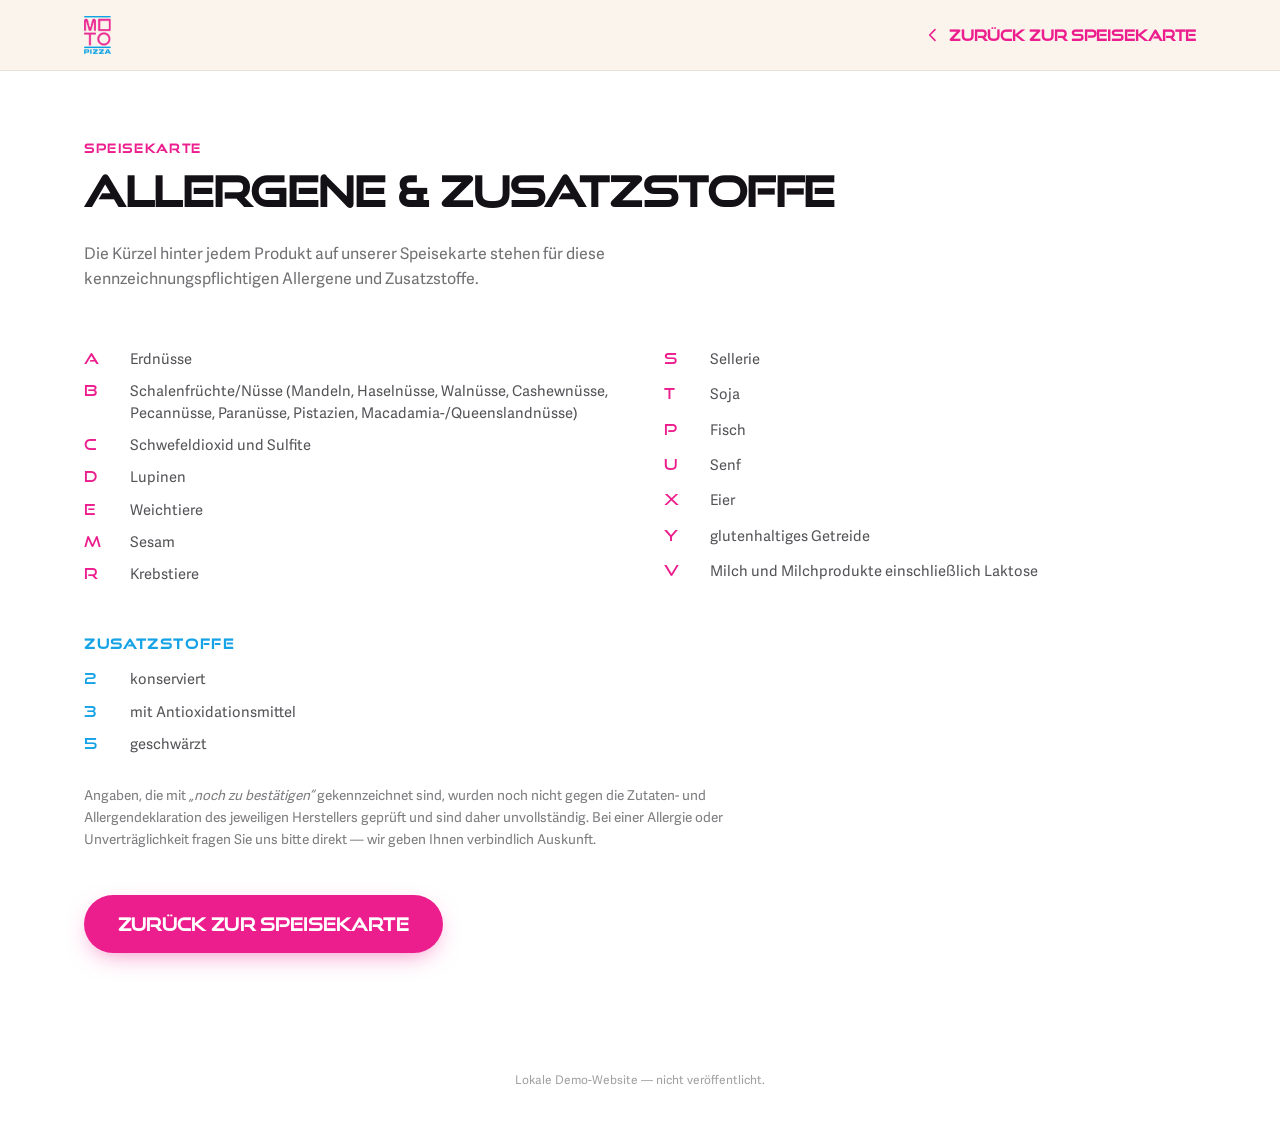
==== allergene.html @ 1c7d52e5 "Allergen-Legende von der Speisekarte auf eigene Unterseite allergene.html verlagert, Menuepunkt in D" ====
<!doctype html>
<html lang="de">
<head>
<meta charset="UTF-8" />
<meta name="viewport" content="width=device-width, initial-scale=1" />
<meta name="robots" content="noindex, nofollow" />
<title>Allergene &amp; Zusatzstoffe — MOTO PIZZA</title>
<link rel="icon" href="assets/images/logo.png" />

<!-- Same stylesheet as the menu page, so this view inherits the brand fonts,
     colours and spacing scale without a single duplicated value. Deliberately
     loads NO JavaScript: the page is static reference information, and the
     scripts on index.html expect the menu markup (carousel, product grids) to
     exist. That also means no data-reveal attributes here — those start at
     opacity 0 and are only revealed by js/main.js. -->
<link rel="stylesheet" href="css/style.css" />
</head>
<body class="page-allergens">

<!-- ==========================================================================
     HEADER — logo doubles as the way back, plus an explicit back link
     ========================================================================== -->
<header class="subpage__nav">
  <div class="subpage__nav-inner">
    <a href="index.html" class="subpage__logo-link" aria-label="Zurück zur Startseite">
      <img src="assets/images/logo.png" alt="MOTO PIZZA" class="subpage__logo" />
    </a>
    <a href="index.html#menu" class="subpage__back">
      <svg viewBox="0 0 24 24" width="16" height="16" aria-hidden="true"><path d="M15 4l-8 8 8 8" fill="none" stroke="currentColor" stroke-width="2.4" stroke-linecap="round" stroke-linejoin="round"/></svg>
      Zurück zur Speisekarte
    </a>
  </div>
</header>

<main class="subpage">
  <section class="allergens" id="allergens" data-section="allergens">
    <div class="allergens__inner">
      <p class="allergens__kicker">Speisekarte</p>
      <h1 class="allergens__title">ALLERGENE &amp; ZUSATZSTOFFE</h1>
      <p class="allergens__lede">
        Die Kürzel hinter jedem Produkt auf unserer Speisekarte stehen für diese
        kennzeichnungspflichtigen Allergene und Zusatzstoffe.
      </p>

      <div class="allergens__cols">
        <dl class="allergens__list">
          <div><dt>A</dt><dd>Erdnüsse</dd></div>
          <div><dt>B</dt><dd>Schalenfrüchte/Nüsse (Mandeln, Haselnüsse, Walnüsse, Cashewnüsse, Pecannüsse, Paranüsse, Pistazien, Macadamia-/Queenslandnüsse)</dd></div>
          <div><dt>C</dt><dd>Schwefeldioxid und Sulfite</dd></div>
          <div><dt>D</dt><dd>Lupinen</dd></div>
          <div><dt>E</dt><dd>Weichtiere</dd></div>
          <div><dt>M</dt><dd>Sesam</dd></div>
          <div><dt>R</dt><dd>Krebstiere</dd></div>
        </dl>

        <dl class="allergens__list">
          <div><dt>S</dt><dd>Sellerie</dd></div>
          <div><dt>T</dt><dd>Soja</dd></div>
          <div><dt>P</dt><dd>Fisch</dd></div>
          <div><dt>U</dt><dd>Senf</dd></div>
          <div><dt>X</dt><dd>Eier</dd></div>
          <div><dt>Y</dt><dd>glutenhaltiges Getreide</dd></div>
          <div><dt>V</dt><dd>Milch und Milchprodukte einschließlich Laktose</dd></div>
        </dl>
      </div>

      <h2 class="allergens__subtitle">ZUSATZSTOFFE</h2>
      <dl class="allergens__list allergens__list--additives">
        <div><dt>2</dt><dd>konserviert</dd></div>
        <div><dt>3</dt><dd>mit Antioxidationsmittel</dd></div>
        <div><dt>5</dt><dd>geschwärzt</dd></div>
      </dl>

      <p class="allergens__note">
        Angaben, die mit <em>„noch zu bestätigen“</em> gekennzeichnet sind, wurden noch nicht
        gegen die Zutaten- und Allergendeklaration des jeweiligen Herstellers geprüft und sind
        daher unvollständig. Bei einer Allergie oder Unverträglichkeit fragen Sie uns bitte
        direkt — wir geben Ihnen verbindlich Auskunft.
      </p>

      <a href="index.html#menu" class="btn btn--solid btn--big allergens__back-cta">Zurück zur Speisekarte</a>
    </div>
  </section>
</main>

<footer class="subpage__footer">
  <p>Lokale Demo-Website — nicht veröffentlicht.</p>
</footer>

</body>
</html>
---- css/style.css ----
/* ==========================================================================
   MOTO PIZZA — Original brochure fonts (local files, assets/fonts/)
   AdelleSansARA is one family across 8 weights — font-weight in each rule
   below (already 400/600/700 throughout the sheet) picks the matching cut
   automatically. "AdelleSansARA Display" is a second alias pointing at the
   same Extrabold/Heavy files but registered under their own family name so
   --font-display gets the brochure's "very bold headline" weight by default
   without having to add font-weight to every headline rule individually.
   Good Times (the brochure's angular MOTO display face) drives --font-display
   and --font-head — all headlines, nav, buttons, labels, tags, prices, the
   marquee. It's a single-weight, unicase face (lowercase renders as caps;
   full umlaut/ß coverage), so it's unsuited for running body copy — --font-body
   stays AdelleSansARA, which keeps its full weight range for descriptions,
   ingredients and other multi-line text that needs real lowercase and
   legibility at small sizes. The two Arabic-script fonts that were supplied
   alongside these (AraHamahAlislam, AraHamahAlFidaa) are not wired in — there
   is no Arabic-script content anywhere on this Latin-text site for them to
   serve.
   ========================================================================== */
@font-face {
  font-family: "AdelleSansARA";
  src: url("../assets/fonts/AdelleSansARA-Ultrathin.otf") format("opentype");
  font-weight: 100;
  font-display: swap;
}
@font-face {
  font-family: "AdelleSansARA";
  src: url("../assets/fonts/AdelleSansARA-Thin.otf") format("opentype");
  font-weight: 200;
  font-display: swap;
}
@font-face {
  font-family: "AdelleSansARA";
  src: url("../assets/fonts/AdelleSansARA-Light.otf") format("opentype");
  font-weight: 300;
  font-display: swap;
}
@font-face {
  font-family: "AdelleSansARA";
  src: url("../assets/fonts/AdelleSansARA-Regular.otf") format("opentype");
  font-weight: 400;
  font-display: swap;
}
@font-face {
  font-family: "AdelleSansARA";
  src: url("../assets/fonts/AdelleSansARA-Semibold.otf") format("opentype");
  font-weight: 600;
  font-display: swap;
}
@font-face {
  font-family: "AdelleSansARA";
  src: url("../assets/fonts/AdelleSansARA-Bold.otf") format("opentype");
  font-weight: 700;
  font-display: swap;
}
@font-face {
  font-family: "AdelleSansARA";
  src: url("../assets/fonts/AdelleSansARA-Extrabold.otf") format("opentype");
  font-weight: 800;
  font-display: swap;
}
@font-face {
  font-family: "AdelleSansARA";
  src: url("../assets/fonts/AdelleSansARA-Heavy.otf") format("opentype");
  font-weight: 900;
  font-display: swap;
}
@font-face {
  font-family: "AdelleSansARA Display";
  src: url("../assets/fonts/AdelleSansARA-Heavy.otf") format("opentype");
  font-weight: 400;
  font-display: swap;
}
@font-face {
  font-family: "Good Times";
  src: url("../assets/fonts/good-times-rg.otf") format("opentype");
  font-weight: 400;
  font-display: swap;
}
/* Archivo Black — the site's pre-MOTO-brochure headline font (Google Font,
   self-hosted here instead of the old <link> to fonts.googleapis.com so it
   doesn't reintroduce an external request). Scoped to only the four
   headline lines that were originally set in this font and are meant to
   stay that way (see the --outline rules below); everything else still
   uses the brochure fonts above. */
@font-face {
  font-family: "Archivo Black";
  src: url("../assets/fonts/ArchivoBlack-Regular.woff2") format("woff2");
  font-weight: 400;
  font-display: swap;
}

/* ==========================================================================
   MOTO PIZZA — Design tokens
   Change colors / type / spacing here to restyle the whole site at once.
   ========================================================================== */
:root {
  /* brand colors, sampled from the MOTO PIZZA logo */
  --pink: #ec1e8d;
  --pink-dim: #b8156c;
  --blue: #16a3e6;
  --crust: #e8912c;
  --crust-dark: #b5641a;

  /* base */
  --ink: #141116;
  --ink-soft: #211b22;
  --cream: #fbf4ec;
  --cream-dim: #f0e6da;
  --white: #ffffff;

  /* natural food-illustration colors — used ONLY for the decorative hero
     toppings, never for UI/branding. Pink/blue stay the site's brand
     colors; these exist so a tomato reads as red, a carrot as orange, etc. */
  --tomato-red: #e5432c;
  --tomato-dark: #b82f1c;
  --carrot-orange: #f2932e;
  --carrot-dark: #c96f16;
  --leaf-green: #4f9d3d;
  --leaf-dark: #356b28;
  --pepper-yellow: #f5c518;
  --pepper-yellow-dark: #d9a20f;
  --onion-cream: #f7ecd9;
  --onion-purple: #9a6b9e;
  --mush-beige: #ecdcc0;
  --mush-dark: #cbb083;
  --olive-dark: #3a3f2e;
  --cucumber-flesh: #eaf6df;
  --lettuce-green: #8fce5c;

  --font-display: "Good Times", "AdelleSansARA Display", "AdelleSansARA", sans-serif;
  --font-head: "Good Times", "AdelleSansARA", sans-serif;
  --font-body: "AdelleSansARA", sans-serif;
  --font-ticker: "Good Times", "AdelleSansARA Display", sans-serif;

  --container: 1240px;
  --pad: clamp(20px, 5vw, 64px);

  --ease: cubic-bezier(0.16, 1, 0.3, 1);
  --ease-bam: cubic-bezier(0.34, 1.56, 0.64, 1); /* gentle overshoot — the hero entrance's "pop" */
  --radius: 22px;
}

/* ==========================================================================
   Reset
   ========================================================================== */
*, *::before, *::after { box-sizing: border-box; }
html { scroll-behavior: smooth; overflow-x: hidden; }
body, h1, h2, h3, p, figure { margin: 0; }
img { max-width: 100%; display: block; }
a { color: inherit; text-decoration: none; }
button { font: inherit; background: none; border: none; cursor: pointer; }
ul { list-style: none; margin: 0; padding: 0; }

body {
  background: var(--cream);
  color: var(--ink);
  font-family: var(--font-body);
  -webkit-font-smoothing: antialiased;
  overflow-x: hidden;
}

.section-title {
  font-family: var(--font-display);
  font-size: clamp(2.6rem, 7vw, 5.2rem);
  line-height: 0.94;
  letter-spacing: -0.01em;
  text-transform: uppercase;
}
/* despite the name, this section is now white — "light" here means "the
   variant used on the Detroit/About/Gallery block", which used to be a dark
   section and is now white, so it needs dark (not cream) text for contrast */
.section-title--light { color: var(--ink); }

.hl { position: relative; white-space: nowrap; }
.hl--pink { color: var(--pink); }
.hl--blue { color: var(--blue); }

/* ==========================================================================
   MOTO wordmark inline in copy
   Instances of the <symbol id="moto-wordmark"> defined at the top of
   index.html. Everything is expressed in em so a single rule serves every
   context — a 0.85rem footer line and a clamp(2.6rem, 8vw, 5.6rem) headline
   both get a mark scaled to their own text, with no per-breakpoint values to
   maintain: it is responsive for free. 0.737em is the measured cap height of
   both site faces (Good Times and AdelleSansARA share it), so the mark's box
   is exactly as tall as the capital letters beside it; 4.22 is the wordmark's
   own aspect ratio (422:100 viewBox), so width is always derived from height
   and the letterforms can never stretch or distort. vertical-align: baseline
   puts the box's bottom edge on the text baseline, which is where a
   cap-height glyph sits. Proportions and stroke weight live in the <symbol>
   in index.html and are identical at every occurrence — size is the only
   thing that varies.
   ========================================================================== */
.moto-mark {
  display: inline-block;
  vertical-align: baseline;
  height: 0.737em;
  width: calc(0.737em * 4.22);
  /* the mark is the word, so it must never be split from punctuation or a
     hyphenated suffix ("MOTO-Käsemischung") the way an image would be */
  flex: none;
}

/* ==========================================================================
   Scroll reveal (see js/main.js IntersectionObserver)
   Default (bare data-reveal or data-reveal="up") slides up + fades in.
   Opt into a variant by setting the attribute value:
     data-reveal="left"  / "right"  — slide in horizontally
     data-reveal="scale"            — scale up from 0.9 + fade
   Plays once: js/main.js unobserves the element after it reveals.
   NOTE: clip-path-based mask reveals must NOT be driven by data-reveal —
   an element clipped to 0 area can never self-report as intersecting.
   (see .hero__img below: on-load masks use a plain CSS @keyframes
   animation instead, so they don't depend on JS/IntersectionObserver
   timing at all.)
   ========================================================================== */
[data-reveal] {
  opacity: 0;
  transform: translateY(28px);
  transition: opacity 0.7s var(--ease), transform 0.7s var(--ease);
  transition-delay: calc(var(--d, 0) * 90ms);
  will-change: opacity, transform;
}
[data-reveal].is-visible { opacity: 1; transform: translateY(0); }

[data-reveal="left"] { transform: translateX(-40px); }
[data-reveal="right"] { transform: translateX(40px); }
[data-reveal="scale"] { transform: scale(0.9); }
[data-reveal="left"].is-visible,
[data-reveal="right"].is-visible,
[data-reveal="scale"].is-visible { transform: translateX(0) scale(1); }

@media (prefers-reduced-motion: reduce) {
  [data-reveal] {
    transition: none !important;
    opacity: 1 !important;
    transform: none !important;
    clip-path: none !important;
  }
}

/* ==========================================================================
   Buttons
   ========================================================================== */
.btn {
  display: inline-flex;
  align-items: center;
  justify-content: center;
  gap: 8px;
  padding: 15px 28px;
  border-radius: 100px;
  font-family: var(--font-head);
  font-weight: 600;
  font-size: 0.95rem;
  letter-spacing: 0.01em;
  transition: transform 0.35s var(--ease), background 0.25s ease, color 0.25s ease, box-shadow 0.25s ease;
  will-change: transform;
}
.btn--solid { background: var(--pink); color: var(--white); box-shadow: 0 8px 24px -8px rgba(236, 30, 141, 0.55); }
.btn--solid:hover { background: var(--ink); box-shadow: 0 8px 24px -8px rgba(20, 17, 22, 0.5); }
.btn--ghost { background: transparent; color: var(--ink); box-shadow: inset 0 0 0 2px var(--ink); }
.btn--ghost:hover { background: var(--ink); color: var(--cream); }
.btn--big { padding: 19px 34px; font-size: 1.05rem; }
.btn--pill { padding: 11px 22px; font-size: 0.85rem; }
.btn:active { transform: scale(0.96); }

/* ==========================================================================
   NAV
   ========================================================================== */
.nav {
  position: fixed;
  top: 0; left: 0; right: 0;
  z-index: 100;
  transition: background 0.4s var(--ease), box-shadow 0.4s var(--ease), padding 0.4s var(--ease);
  padding: 18px 0;
}
.nav.is-scrolled {
  background: rgba(251, 244, 236, 0.85);
  backdrop-filter: blur(14px) saturate(1.4);
  box-shadow: 0 1px 0 rgba(20, 17, 22, 0.08);
  padding: 10px 0;
}
.nav__inner {
  max-width: var(--container);
  margin: 0 auto;
  padding: 0 var(--pad);
  display: flex;
  align-items: center;
  justify-content: space-between;
  gap: 24px;
}
.nav__links { display: none; align-items: center; gap: 32px; font-family: var(--font-head); font-weight: 600; font-size: 0.95rem; }
@media (min-width: 960px) { .nav__links { display: flex; } }
/* nowrap keeps the bar on one row now that there is a fifth item: at 900px —
   the width where this bar replaces the burger — flexbox would otherwise
   shrink the items and break "Detroit Style" and "Über uns" onto two lines.
   With four items there was always room, so this changes nothing that was
   there before. */
.nav__links a { position: relative; padding: 4px 0; white-space: nowrap; }
.nav__links a::after {
  content: ""; position: absolute; left: 0; right: 100%; bottom: 0; height: 2px;
  background: var(--pink); transition: right 0.35s var(--ease);
}
.nav__links a:hover::after { right: 0; }

.nav__cta { display: none; }
@media (min-width: 960px) { .nav__cta { display: inline-flex; } }

.nav__burger {
  display: flex; flex-direction: column; gap: 5px; padding: 6px;
  margin-left: auto; /* keeps it pinned to the right edge now that .nav__brand is gone —
                         it's the sole visible flex item on mobile, where space-between
                         alone would otherwise leave it stuck at the left */
}
.nav__burger span { width: 22px; height: 2px; background: var(--ink); transition: transform 0.3s var(--ease), opacity 0.3s var(--ease); }
.nav__burger[aria-expanded="true"] span:nth-child(1) { transform: translateY(7px) rotate(45deg); }
.nav__burger[aria-expanded="true"] span:nth-child(2) { opacity: 0; }
.nav__burger[aria-expanded="true"] span:nth-child(3) { transform: translateY(-7px) rotate(-45deg); }
@media (min-width: 960px) { .nav__burger { display: none; } }

.nav__mobile {
  max-height: 0; overflow: hidden;
  background: var(--cream);
  transition: max-height 0.4s var(--ease);
  display: flex; flex-direction: column;
  padding: 0 var(--pad);
}
.nav__mobile.is-open { max-height: 320px; padding: 16px var(--pad) 24px; }
.nav__mobile a { padding: 12px 0; font-family: var(--font-head); font-weight: 600; font-size: 1.1rem; border-bottom: 1px solid rgba(20,17,22,0.08); }
.nav__mobile .btn { margin-top: 16px; align-self: flex-start; }
@media (min-width: 960px) { .nav__mobile { display: none; } }

/* ==========================================================================
   HERO
   ========================================================================== */
/* solid brand-pink hero — no photo background, no gradient, no pattern.
   Single centered column on every breakpoint: logo, slogan, full product
   pizza, then the CTAs — same reading order on mobile and desktop, just
   scaled up on larger screens rather than reflowed into two columns. */
.hero {
  position: relative;
  min-height: 100svh;
  display: flex;
  align-items: flex-start; /* top-anchored, not vertically centered — keeps the
                               (now much bigger) logo pinned high, controlled via
                               padding-top rather than via the viewport midpoint */
  overflow: hidden;
  background: var(--pink);
  padding: 52px var(--pad) 60px; /* sits right at header height, per spec */
}
@media (min-width: 900px) { .hero { padding: 60px var(--pad) 72px; } }

.hero__inner {
  position: relative;
  z-index: 2;
  max-width: 980px;
  margin: 0 auto;
  width: 100%;
  display: flex;
  flex-direction: column;
  align-items: center;
  text-align: center;
  color: var(--white);
}
@media (min-width: 1200px) { .hero__inner { max-width: 1120px; } }

.hero__logo {
  height: 100px; width: auto; /* height-only + width:auto preserves aspect ratio, never stretched */
  /* logo-hero.png is a pre-colored variant (assets/images/logo.png is pink/blue
     on white, made for the light footer) — white MOTO/PIZZA/shapes, blue bars,
     baked in ahead of time since a CSS filter can only recolor the whole image
     uniformly and can't pick out just the two bars. */
  margin-bottom: 44px; /* clear gap down to the slogan, now that the logo sits up near the header */
}
@media (min-width: 900px) { .hero__logo { height: 156px; margin-bottom: 58px; } }

.hero__title {
  font-family: var(--font-display);
  font-size: clamp(2.3rem, 9.75vw, 3.75rem);
  line-height: 0.98;
  letter-spacing: -0.01em;
  text-transform: uppercase;
  display: flex;
  flex-direction: column;
  gap: 5px;
  max-width: 100%;
}
@media (min-width: 900px) { .hero__title { font-size: clamp(2.25rem, 4.8vw, 5.1rem); gap: 8px; max-width: 900px; } }
@media (min-width: 1200px) { .hero__title { max-width: 1080px; } }
.hero__title span { display: block; }
.hero__title--outline {
  /* the site's original pre-brochure-font headline face (kept for this
     outline line only — the plain "CHEESE TO THE EDGE." span above still
     uses --font-display's current Good Times) */
  font-family: "Archivo Black", sans-serif;
  -webkit-text-stroke: 2px var(--blue);
  color: transparent;
}

.hero__actions { margin-top: 30px; display: flex; flex-wrap: wrap; justify-content: center; gap: 16px; }
@media (min-width: 900px) { .hero__actions { margin-top: 40px; } }
/* hero sits on solid pink — the shared .btn colours would vanish here, so
   the hero's own CTAs get an inverted (white-first) treatment, scoped to
   this section only */
.hero__actions .btn--solid { background: var(--white); color: var(--pink); box-shadow: 0 10px 26px -10px rgba(0, 0, 0, 0.28); }
.hero__actions .btn--solid:hover { background: var(--ink); color: var(--white); }
.hero__actions .btn--ghost { color: var(--white); box-shadow: inset 0 0 0 2px var(--white); }
.hero__actions .btn--ghost:hover { background: var(--white); color: var(--pink); }

.hero__product {
  position: relative;
  z-index: 1;
  width: 100%;
  margin-top: 14px;
  display: flex; align-items: center; justify-content: center;
}
@media (min-width: 900px) { .hero__product { margin-top: 18px; } }
.hero__product-img {
  width: 100%; height: auto;
  max-height: 46vh;
  object-fit: contain; /* full pizza, all four edges, never cropped or zoomed */
  filter: drop-shadow(0 30px 40px rgba(0, 0, 0, 0.22));
}
@media (min-width: 900px) { .hero__product-img { max-height: 64vh; } }

.hero__scroll {
  position: absolute; bottom: 18px; left: 50%; transform: translateX(-50%);
  z-index: 2; width: 26px; height: 42px; border-radius: 100px;
  border: 2px solid rgba(255, 255, 255, 0.55);
  display: flex; justify-content: center; padding-top: 8px;
}
.hero__scroll span { width: 4px; height: 8px; border-radius: 4px; background: var(--white); animation: scrollDot 1.6s ease infinite; }
@keyframes scrollDot { 0% { opacity: 1; transform: translateY(0); } 70% { opacity: 0; transform: translateY(14px); } 100% { opacity: 0; } }

/* extra-tight rhythm on short mobile screens so the complete pizza plus
   both buttons still land inside the first view without scrolling */
@media (max-width: 600px) {
  .hero { padding: 40px var(--pad) 40px; }
  .hero__logo { height: 76px; margin-bottom: 30px; }
  .hero__title { font-size: clamp(1.65rem, 8.1vw, 2.3rem); gap: 3px; }
  .hero__actions { margin-top: 20px; gap: 10px; }
  .hero__product { margin-top: 10px; }
  .hero__product-img { max-height: 42vh; }
}

/* ---- floating topping/parallax decorations ----
   Purely decorative, white line-art MOTO/mechanic icons (piston,
   speedometer, bearing, connecting rod, gear — see the <g id="icon-...">
   defs at the top of the hero section), styled after the brand's
   pink-background/white-icon pattern sheet. Kept white/cream only, not the
   pink/blue brand palette, which is reserved for UI.
   Sit behind .hero__inner (z-index 2) so they can never cover the
   logo/headline/pizza. Absolutely positioned (not fixed) inside the hero,
   so they scroll away with the section like everything else; js/main.js
   (initHeroToppingsParallax) layers an extra scroll-linked transform on
   top of each one — different speed/drift/rotation/scale per element —
   for the floating depth effect, taking over right where each one's
   entrance animation (below) lands. */
.hero__toppings {
  position: absolute;
  inset: 0;
  z-index: 1;
  pointer-events: none;
}
.hero__topping {
  position: absolute;
  aspect-ratio: 1 / 1;
  will-change: transform;
  filter: drop-shadow(0 14px 22px rgba(0, 0, 0, 0.2));
}
.hero__topping svg { display: block; width: 100%; height: 100%; }

/* size tiers: medium (the common/reference size), small — the mixed sizing
   is what gives the frame its depth instead of a flat ring of same-size
   icons. The former "large" corner tier (piston-4/1/6, speedo-3) matched
   the medium tier's width exactly on request, since it read as visibly
   oversized next to everything else. */
.hero__topping--piston-4        { top: 3%;     left: 2%;   width: clamp(54px, 7.2vw, 98px); --rest-rot: -8deg; }
.hero__topping--piston-1      { top: 4%;     right: 2%;  width: clamp(54px, 7.2vw, 98px); --rest-rot: 10deg; }
.hero__topping--piston-7     { top: 13%;    left: 3%;   width: clamp(54px, 7.2vw, 98px); --rest-rot: -14deg; }
.hero__topping--speedo-1      { top: 9%;     right: 15%; width: clamp(54px, 7.2vw, 98px); --rest-rot: 16deg; }
.hero__topping--pleuel-1      { top: 58%;    left: 32%;  width: clamp(32px, 4.5vw, 56px); --rest-rot: 20deg; }
.hero__topping--turbo-1       { top: 60%;    right: 33%; width: clamp(32px, 4.5vw, 56px); --rest-rot: -18deg; }
.hero__topping--speedo-3        { top: 19%;    right: 1%;  width: clamp(54px, 7.2vw, 98px); --rest-rot: -6deg; }
.hero__topping--piston-2      { top: 33%;    left: 2%;   width: clamp(54px, 7.2vw, 98px); --rest-rot: 9deg; }
.hero__topping--brakedisc-1   { top: 44%;    left: 15%;  width: clamp(32px, 4.5vw, 56px); --rest-rot: -12deg; }
.hero__topping--pleuel-2      { top: 46%;    right: 16%; width: clamp(32px, 4.5vw, 56px); --rest-rot: 15deg; }
.hero__topping--piston-5       { top: 39%;    right: 4%;  width: clamp(54px, 7.2vw, 98px); --rest-rot: -20deg; }
.hero__topping--speedo-4        { top: 41%;    left: 4%;   width: clamp(54px, 7.2vw, 98px); --rest-rot: 7deg; }
.hero__topping--speedo-2      { bottom: 26%; right: 3%;  width: clamp(54px, 7.2vw, 98px); --rest-rot: 11deg; }
.hero__topping--bearing-2     { bottom: 24%; left: 3%;   width: clamp(54px, 7.2vw, 98px); --rest-rot: -9deg; }
.hero__topping--piston-3      { bottom: 32%; right: 15%; width: clamp(54px, 7.2vw, 98px); --rest-rot: 13deg; }
.hero__topping--turbo-2       { bottom: 34%; left: 16%;  width: clamp(32px, 4.5vw, 56px); --rest-rot: -17deg; }
.hero__topping--piston-6        { bottom: 4%;  right: 5%;  width: clamp(54px, 7.2vw, 98px); --rest-rot: -10deg; }
.hero__topping--speedo-5       { bottom: 8%;  left: 5%;   width: clamp(54px, 7.2vw, 98px); --rest-rot: 14deg; }
.hero__topping--brakedisc-2   { top: 21%;    right: 27%; width: clamp(20px, 3vw, 36px);   --rest-rot: 25deg; }
.hero__topping--pleuel-3      { top: 55%;    left: 25%;  width: clamp(20px, 3vw, 36px);   --rest-rot: -22deg; }

/* tablet: drop the two exact-duplicate pieces first */
@media (max-width: 899px) {
  .hero__topping--speedo-3,
  .hero__topping--speedo-4 { display: none; }
}
/* phone: thin out a few more of the smallest/least central ones, but stay
   dense on purpose — the brief is explicit that mobile should NOT collapse
   back down to just 5-6 toppings */
@media (max-width: 599px) {
  .hero__topping--speedo-2,
  .hero__topping--bearing-2,
  .hero__topping--turbo-2,
  .hero__topping--brakedisc-2 { display: none; }
}

/* ---- hero entrance choreography (page-load only, not scroll-reveal) ----
   Runs automatically via CSS animation-delay, independent of JS. Fixed,
   deliberately sequential order (each stage mostly finishes before the
   next starts, so it reads as clear steps, not one simultaneous blob):
     1. headline (text first — line by line, punchy "bam" overshoot)
     2. pizza slides up from below, ease-out
     3. all 20 mechanic-icon toppings fall/fly in one at a time (most from
        above, several from the left/right for variety)
     4. buttons fade + slide up last
   The logo rides in quickly right at the very start (barely its own
   "beat") so it's present without competing with the headline as step 1.
   ~2.8s total. Each element's own "from" state (opacity 0 + offset) is
   set inside this same media query so nothing needs hiding via JS and
   there's no flash of the final state before the animation starts.
   Toppings hand off to js/main.js's scroll-parallax the moment their
   entrance ends (see initHeroToppingsParallax's "animationend" listener) —
   the keyframe's 100% state uses each element's own --rest-rot custom
   property so that handoff lands exactly where the JS-driven parallax
   would already have it, with no visible snap. */
@media (prefers-reduced-motion: no-preference) {
  .hero__logo { opacity: 0; animation: heroLogoIn 0.45s var(--ease) 0.05s both; }

  .hero__title span { opacity: 0; }
  .hero__title span:nth-child(1) { animation: heroLineIn 0.5s var(--ease-bam) 0.15s both; }
  .hero__title span:nth-child(2) { animation: heroLineIn 0.5s var(--ease-bam) 0.26s both; }

  .hero__product { opacity: 0; animation: heroPizzaIn 0.62s var(--ease) 0.78s both; }

  /* toppings fall/fly in one at a time, only once the pizza has landed —
     most from above (heroToppingIn), several from the side for variety */
  .hero__topping { opacity: 0; animation: heroToppingIn 0.4s var(--ease) both; }
  .hero__topping--piston-4        { animation-delay: 1.40s; }
  .hero__topping--piston-1      { animation-delay: 1.44s; }
  .hero__topping--piston-7     { animation-delay: 1.48s; }
  .hero__topping--speedo-1      { animation-delay: 1.52s; animation-name: heroToppingInRight; }
  .hero__topping--pleuel-1      { animation-delay: 1.56s; }
  .hero__topping--turbo-1       { animation-delay: 1.60s; }
  .hero__topping--speedo-3        { animation-delay: 1.64s; }
  .hero__topping--piston-2      { animation-delay: 1.68s; animation-name: heroToppingInLeft; }
  .hero__topping--brakedisc-1   { animation-delay: 1.72s; }
  .hero__topping--pleuel-2      { animation-delay: 1.76s; }
  .hero__topping--piston-5       { animation-delay: 1.80s; }
  .hero__topping--speedo-4        { animation-delay: 1.84s; }
  .hero__topping--speedo-2      { animation-delay: 1.88s; }
  .hero__topping--bearing-2     { animation-delay: 1.92s; }
  .hero__topping--piston-3      { animation-delay: 1.96s; }
  .hero__topping--turbo-2       { animation-delay: 2.00s; }
  .hero__topping--piston-6        { animation-delay: 2.04s; animation-name: heroToppingInRight; }
  .hero__topping--speedo-5       { animation-delay: 2.08s; animation-name: heroToppingInLeft; }
  .hero__topping--brakedisc-2   { animation-delay: 2.12s; }
  .hero__topping--pleuel-3      { animation-delay: 2.16s; }

  .hero__actions { opacity: 0; animation: heroActionsIn 0.45s var(--ease) 2.4s both; }
}

@keyframes heroLogoIn {
  from { opacity: 0; transform: translateY(-22px) scale(0.86); }
  to   { opacity: 1; transform: translateY(0) scale(1); }
}
@keyframes heroLineIn {
  from { opacity: 0; transform: translateY(30px) scale(0.94); }
  to   { opacity: 1; transform: translateY(0) scale(1); }
}
@keyframes heroPizzaIn {
  from { opacity: 0; transform: translateY(64px) scale(0.95); }
  to   { opacity: 1; transform: translateY(0) scale(1); }
}
@keyframes heroActionsIn {
  from { opacity: 0; transform: translateY(20px); }
  to   { opacity: 1; transform: translateY(0); }
}
/* falls in from clearly above its resting spot — a controlled drop, not a
   chaotic tumble, so no extra spin beyond settling into --rest-rot */
@keyframes heroToppingIn {
  from { opacity: 0; transform: translateY(-100px) scale(0.6) rotate(calc(var(--rest-rot) - 8deg)); }
  to   { opacity: 1; transform: translateY(0) scale(1) rotate(var(--rest-rot)); }
}
/* the handful of toppings that fly in from the side instead of above */
@keyframes heroToppingInLeft {
  from { opacity: 0; transform: translateX(-90px) scale(0.6) rotate(calc(var(--rest-rot) - 8deg)); }
  to   { opacity: 1; transform: translateX(0) scale(1) rotate(var(--rest-rot)); }
}
@keyframes heroToppingInRight {
  from { opacity: 0; transform: translateX(90px) scale(0.6) rotate(calc(var(--rest-rot) - 8deg)); }
  to   { opacity: 1; transform: translateX(0) scale(1) rotate(var(--rest-rot)); }
}

/* ==========================================================================
   MARQUEE
   ========================================================================== */
.marquee {
  background: var(--pink);
  color: var(--white);
  overflow: hidden;
  padding: 16px 0;
  transform: rotate(-1.2deg) scale(1.02);
}
.marquee__track {
  display: flex; width: max-content; gap: 28px; white-space: nowrap;
  font-family: var(--font-ticker);
  font-size: clamp(1rem, 2.4vw, 1.5rem);
  text-transform: uppercase;
  animation: marquee 26s linear infinite;
}
.marquee:hover .marquee__track { animation-play-state: paused; }
.marquee__track span { display: inline-flex; align-items: center; gap: 28px; }
@keyframes marquee { from { transform: translateX(0); } to { transform: translateX(-50%); } }

/* ==========================================================================
   STATEMENT
   ========================================================================== */
.statement { padding: min(14vw, 160px) var(--pad) min(12vw, 130px); }
.statement__text {
  max-width: 980px; margin: 0 auto; text-align: center;
  font-family: var(--font-head); font-weight: 500;
  font-size: clamp(1.5rem, 4.2vw, 2.8rem);
  line-height: 1.25;
}
/* Good Times is wider per-glyph than AdelleSansARA — on narrow phones the
   nowrap highlighted phrases (.hl) can now overrun the viewport. Only this
   statement's phrases are long enough to hit that; let them wrap here
   instead of loosening .hl's nowrap everywhere (which exists for the
   shorter brand phrases like "MOTOR CITY" that should stay on one line). */
@media (max-width: 420px) {
  .statement__text .hl { white-space: normal; }
}

/* ==========================================================================
   MENU
   ========================================================================== */
/* clean white MOTO background with two flat, crisp brand-colour accents —
   no blur/glow, no dark fields, no dot pattern. Rounded top corners echo
   the same "lift over the section above" trick used elsewhere (e.g.
   .detroit); content stays constrained via .menu__inner */
.menu {
  position: relative;
  overflow: hidden;
  border-radius: 40px 40px 0 0;
  padding: 90px 0 100px;
  background: var(--white);
}

.menu__bg { position: absolute; inset: 0; pointer-events: none; overflow: hidden; }
.menu__block { position: absolute; border-radius: 50%; }
.menu__block--pink {
  top: -16%; left: -12%; width: 46vw; height: 46vw; max-width: 560px; max-height: 560px;
  background: var(--pink); opacity: 0.08;
}
.menu__block--blue {
  bottom: -18%; right: -10%; width: 50vw; height: 50vw; max-width: 600px; max-height: 600px;
  background: var(--blue); opacity: 0.08;
}

.menu__inner { position: relative; z-index: 1; max-width: var(--container); margin: 0 auto; padding: 0 var(--pad); }

.menu__head {
  display: flex; flex-wrap: wrap; align-items: flex-end; justify-content: space-between;
  gap: 24px; margin-bottom: 56px;
}
.menu__note { max-width: 320px; color: rgba(20, 17, 22, 0.6); font-size: 1rem; }

/* ---- interactive pizza selector ---- */
/* every pizza sits on a full, flat brand-colour card that alternates
   pink/blue with the active slide — no dark background, no glow blobs,
   no dot pattern */
.selector {
  /* pizza should be the section's clear visual centerpiece. Sized up from
     the original 66/56/40%; the frame's height/width ratio (js/main.js
     measure()) was also changed from a square/portrait shape to match the
     pizza photos' own landscape ratio, so this width increase translates
     directly into a much bigger pizza, not just a bigger empty card */
  --slide-w: 92%;
  --tone-accent: var(--pink);
  position: relative;
  overflow: hidden;
  border-radius: 32px;
  padding: 56px 0 44px;
  transition: background 0.5s ease, box-shadow 0.5s ease;
  box-shadow: 0 30px 70px -34px color-mix(in srgb, var(--tone-accent) 50%, transparent);
}
@media (min-width: 700px)  { .selector { --slide-w: 78%; } }
@media (min-width: 1000px) { .selector { --slide-w: 58%; padding: 72px 0 56px; } }

.selector[data-tone="pink"] { --tone-accent: var(--pink); background: var(--pink); }
.selector[data-tone="blue"] { --tone-accent: var(--blue); background: var(--blue); }

.selector__stage {
  position: relative; z-index: 1;
  display: flex; align-items: flex-end;
  padding: 0 var(--pad);
  outline: none;
}

/* the arc's viewport: slides are absolutely positioned, anchored to the
   bottom (the circle's lowest/frontmost point, where the active pizza
   sits), and placed/rotated/scaled entirely by js/main.js (per-frame,
   driven by drag position) using plain 2D transforms only — no perspective
   or 3D, deliberately. No CSS transition here either: the JS rAF loop *is*
   the animation, for both live dragging and the momentum/snap settle.
   Height and each slide's height are set inline by measure() in js/main.js. */
.selector__track {
  position: relative;
  width: 100%;
  cursor: grab;
  touch-action: pan-y;
  user-select: none;
}
.selector__track.is-dragging { cursor: grabbing; }

.selector__slide {
  position: absolute; left: 50%; bottom: 0;
  width: var(--slide-w);
  margin-left: calc(var(--slide-w) / -2);
  will-change: transform, opacity;
  pointer-events: none;
}

.selector__frame {
  position: relative;
  width: 100%; height: 100%;
  display: flex; align-items: center; justify-content: center;
}
.selector__ring {
  position: absolute; inset: 6%;
  border: 2px dashed rgba(255, 255, 255, 0.45);
  border-radius: 50%;
  animation: selectorSpin 34s linear infinite;
}
@keyframes selectorSpin { to { transform: rotate(360deg); } }
.selector__frame img {
  /* fill almost the whole frame — object-fit:contain guarantees the full
     pizza (all four corners, full crust) stays visible with no crop, no
     stretch, just a small safety margin against the card edge */
  max-width: 92%; max-height: 92%;
  width: auto; height: auto;
  object-fit: contain;
  filter: drop-shadow(0 20px 28px rgba(0, 0, 0, 0.25));
  -webkit-user-drag: none;
  user-select: none;
  pointer-events: none;
}

.selector__arrow {
  position: absolute; top: 50%; z-index: 2;
  transform: translateY(-50%);
  width: 48px; height: 48px;
  border-radius: 50%;
  display: flex; align-items: center; justify-content: center;
  background: rgba(255, 255, 255, 0.2);
  color: var(--white);
  transition: background 0.3s var(--ease), transform 0.2s var(--ease), color 0.3s var(--ease);
}
.selector__arrow--prev { left: 4px; }
.selector__arrow--next { right: 4px; }
.selector__arrow:hover { background: var(--white); color: var(--tone-accent); }
.selector__arrow:active { transform: translateY(-50%) scale(0.88); }
@media (min-width: 640px) {
  .selector__arrow--prev { left: 14px; }
  .selector__arrow--next { right: 14px; }
}
@media (max-width: 640px) { .selector__arrow { width: 34px; height: 34px; } }

.selector__panel {
  position: relative; z-index: 1;
  max-width: 640px; margin: 36px auto 0; padding: 0 var(--pad);
  text-align: center; color: var(--white);
  transition: opacity 0.22s ease, transform 0.22s ease;
}
.selector__panel.is-changing { opacity: 0; transform: translateY(8px); }

.selector__index {
  font-family: var(--font-head); font-weight: 600; letter-spacing: 0.1em;
  font-size: 0.8rem; color: rgba(255, 255, 255, 0.7); margin-bottom: 14px;
}
.selector__category {
  font-family: var(--font-head); font-weight: 700; letter-spacing: 0.12em;
  text-transform: uppercase; font-size: 0.85rem; color: var(--white);
  margin-bottom: 10px;
}
.selector__name {
  font-family: var(--font-display); text-transform: uppercase;
  font-size: clamp(2rem, 6vw, 3.4rem); line-height: 1; letter-spacing: -0.01em;
  margin-bottom: 16px;
}
.selector__short {
  font-size: 1.02rem; line-height: 1.6; color: rgba(255, 255, 255, 0.88);
  margin-bottom: 18px;
}
.selector__ingredients {
  font-size: 0.9rem; line-height: 1.6; color: rgba(255, 255, 255, 0.72);
  margin-bottom: 22px;
}
.selector__ingredients span:first-child {
  display: block; font-family: var(--font-head); font-weight: 700;
  letter-spacing: 0.1em; text-transform: uppercase; font-size: 0.72rem;
  color: rgba(255, 255, 255, 0.58); margin-bottom: 6px;
}
.selector__price {
  font-family: var(--font-display); font-size: 1.6rem; color: var(--white);
}

/* ==========================================================================
   SNACKS / GETRÄNKE — shared product-grid card component
   Two lightweight, non-carousel sections between the pizza selector and the
   Detroit-style story. Same light/white design language, own section per
   category (kept visually and structurally separate from the 10 pizzas).
   ========================================================================== */
.snacks, .drinks {
  padding: 70px 0;
  background: var(--white);
}
.drinks { background: var(--cream-dim); }

.snacks__inner, .drinks__inner {
  max-width: var(--container); margin: 0 auto; padding: 0 var(--pad);
}

.products__head { margin-bottom: 40px; }
.products__note { max-width: 420px; margin-top: 12px; color: rgba(20, 17, 22, 0.6); font-size: 1rem; }

/* Misu is a second, separate concept surfaced inside the Snacks section —
   its logo rides right next to the section title, sized a step below the
   headline's own cap-height so it reads as a guest badge, not a rebrand. */
.snacks__title-row { display: flex; align-items: center; flex-wrap: wrap; gap: clamp(10px, 2.5vw, 20px); }
.snacks__misu-logo { height: clamp(53px, 9.6vw, 95px); width: auto; display: block; }

.product-card__price.product-card__price--soon { color: rgba(20, 17, 22, 0.45); font-family: var(--font-body); font-size: 0.95rem; font-weight: 600; }

/* Horizontal swipe row — native scroll-snap, no JS. Works the same way on
   touch (drag/momentum/snap all handled by the browser) and on desktop
   (trackpad/shift+wheel/click-drag scroll). One single row always, at every
   viewport width — never wraps to a second row. The next card always peeks
   in slightly at the edge so it's obvious there's more to swipe to. */
.product-grid {
  display: flex;
  gap: 16px;
  overflow-x: auto;
  scroll-snap-type: x mandatory;
  -webkit-overflow-scrolling: touch;
  scrollbar-width: none;
  padding-bottom: 4px;
}
.product-grid::-webkit-scrollbar { display: none; }

.product-card {
  background: var(--cream-dim);
  border-radius: var(--radius);
  overflow: hidden;
  display: flex; flex-direction: column;
  transition: transform 0.4s var(--ease), box-shadow 0.4s var(--ease);
  scroll-snap-align: start;
  flex: 0 0 auto;
  width: 260px;
}
.product-grid--drinks .product-card { width: 172px; }
.drinks .product-card { background: var(--white); }
.product-card:hover {
  transform: translateY(-4px);
  box-shadow: 0 24px 50px -22px rgba(20, 17, 22, 0.25);
}

.product-card__media {
  aspect-ratio: 4 / 3;
  display: flex; align-items: center; justify-content: center;
  padding: 20px;
  box-sizing: border-box;
  /* without this, the flex item's automatic min-height (based on the img's
     intrinsic size) wins over aspect-ratio, so taller source photos made
     their card's media box taller than shorter ones — the root cause of
     the drinks row looking uneven. Pinning min to 0 lets aspect-ratio
     alone decide the box size for every card, uniformly. */
  min-width: 0;
  min-height: 0;
}
.product-grid--drinks .product-card__media { aspect-ratio: 1 / 1; padding: 16px; }
.product-card__media img {
  width: 100%; height: 100%; object-fit: contain;
  filter: drop-shadow(0 14px 20px rgba(20, 17, 22, 0.16));
}

/* flex column + the price's margin-top:auto below is what pins price to
   the same baseline on every card — .product-card is stretched to the
   tallest card's height by .product-grid's row layout, so this column
   always has the same amount of vertical room to distribute regardless
   of how long an individual name/tag/desc happens to be. */
.product-card__body { padding: 4px 22px 26px; display: flex; flex-direction: column; flex: 1; }
.product-card__name {
  font-family: var(--font-display); text-transform: uppercase;
  font-size: 1.3rem; line-height: 1.1; margin-bottom: 4px;
}
.product-card__tag {
  font-family: var(--font-head); font-weight: 700; letter-spacing: 0.08em;
  text-transform: uppercase; font-size: 0.72rem; color: var(--blue);
  margin-bottom: 10px;
}
.product-card__desc {
  font-size: 0.92rem; line-height: 1.55; color: rgba(20, 17, 22, 0.68);
  margin-bottom: 14px;
}
.product-card__price {
  font-family: var(--font-display); font-size: 1.2rem; color: var(--pink);
  margin-top: auto;
}

/* mobile: viewport-relative card widths — always ~1.3–2.3 cards visible
   with a clear peek of the next one, regardless of exact phone width */
@media (max-width: 640px) {
  .product-grid { gap: 12px; }
  .product-card { width: 68vw; max-width: 260px; border-radius: 16px; }
  .product-grid--drinks .product-card { width: 56vw; max-width: 210px; }
  .product-card__media,
  .product-grid--drinks .product-card__media {
    aspect-ratio: 1 / 1;
    padding: 10px;
  }
  .product-card__body { padding: 2px 10px 14px; }
  .product-card__name { font-size: 0.92rem; line-height: 1.15; margin-bottom: 2px; }
  .product-card__tag { font-size: 0.58rem; letter-spacing: 0.06em; margin-bottom: 6px; }
  .product-card__desc {
    font-size: 0.74rem; line-height: 1.35; margin-bottom: 8px;
    display: -webkit-box; -webkit-line-clamp: 2; -webkit-box-orient: vertical; overflow: hidden;
  }
  .product-card__price { font-size: 0.92rem; }
}

/* ==========================================================================
   DETROIT STYLE FEATURE
   ========================================================================== */
.detroit {
  background: var(--white);
  color: var(--ink);
  padding: 120px 0 0;
  border-radius: 40px 40px 0 0;
  overflow: hidden;
}

.detroit__head { max-width: var(--container); margin: 0 auto; padding: 0 var(--pad); }
.detroit__kicker {
  font-family: var(--font-head); font-weight: 600; letter-spacing: 0.18em;
  text-transform: uppercase; font-size: 0.8rem; color: var(--blue);
  margin-bottom: 22px;
}
.detroit__kicker span { color: var(--pink); margin-right: 10px; }
.detroit .section-title { margin: 0 0 20px; }

/* ---- feature rows ---- */
.feature-list {
  max-width: var(--container); margin: 56px auto 0; padding: 0 var(--pad);
}

.feature {
  --accent: var(--pink);
  --accent2: var(--blue);
  display: grid;
  grid-template-columns: 1fr;
  gap: 36px;
  align-items: center;
  padding: 56px 0;
}
.feature + .feature { border-top: 1px solid rgba(20, 17, 22, 0.12); }
.feature--blue { --accent: var(--blue); --accent2: var(--pink); }

/* direction-aware reveal: slide in from the side instead of the default translateY */
.feature[data-reveal] { transform: translateX(-36px); }
.feature--reverse[data-reveal] { transform: translateX(36px); }
.feature[data-reveal].is-visible { transform: translateX(0); }

@media (min-width: 860px) {
  .feature { grid-template-columns: 1fr 1fr; gap: 80px; padding: 100px 0; }
  .feature--reverse .feature__media { order: 2; }
  .feature--reverse .feature__content { order: 1; }
}

.feature__media {
  position: relative;
  border-radius: 26px;
  overflow: hidden;
  aspect-ratio: 4 / 3;
  background: var(--cream-dim);
  box-shadow: 0 0 0 rgba(0, 0, 0, 0);
  transition: box-shadow 0.5s var(--ease), transform 0.5s var(--ease);
}
@media (min-width: 860px) { .feature__media { aspect-ratio: 4 / 5; } }
/* object-fit: contain (not cover) + padding, so the full pizza — all four
   corners — is always visible here, never cropped into a close-up. */
.feature__media img {
  width: 100%; height: 100%; object-fit: contain; padding: 28px; box-sizing: border-box;
  transition: transform 0.8s var(--ease);
}
.feature:hover .feature__media img { transform: scale(1.03); }
.feature:hover .feature__media {
  box-shadow: 0 30px 70px -24px color-mix(in srgb, var(--accent) 45%, transparent);
}

.feature__corner { position: absolute; width: 32px; height: 32px; pointer-events: none; }
.feature__corner--tl { top: 14px; left: 14px; border-top: 3px solid var(--accent); border-left: 3px solid var(--accent); border-radius: 6px 0 0 0; }
.feature__corner--br { bottom: 14px; right: 14px; border-bottom: 3px solid var(--accent2); border-right: 3px solid var(--accent2); border-radius: 0 0 6px 0; }

.feature__content { max-width: 480px; }
.feature__num {
  display: block;
  font-family: var(--font-display);
  text-transform: uppercase;
  font-size: clamp(3.6rem, 9vw, 6.5rem);
  line-height: 1;
  letter-spacing: -0.02em;
  -webkit-text-stroke: 2px var(--accent);
  color: transparent;
  margin-bottom: 4px;
}
.feature__eyebrow {
  font-family: var(--font-head); font-weight: 700; letter-spacing: 0.12em;
  text-transform: uppercase; font-size: 0.85rem; color: var(--accent);
  margin-bottom: 16px;
}
.feature__title {
  font-family: var(--font-display);
  text-transform: uppercase;
  font-size: clamp(1.8rem, 4vw, 2.6rem);
  line-height: 1.08;
  margin-bottom: 20px;
}
.feature__text { font-size: 1rem; line-height: 1.75; color: rgba(20, 17, 22, 0.68); }

/* ---- closing statement ---- */
.detroit__statement {
  max-width: var(--container); margin: 0 auto; padding: 90px var(--pad) 130px;
  text-align: center;
  display: flex; flex-direction: column; gap: 8px;
  font-family: var(--font-display);
  text-transform: uppercase;
  font-size: clamp(2.2rem, 8vw, 5.6rem);
  line-height: 1.04;
  border-top: 1px solid rgba(20, 17, 22, 0.12);
}
.detroit__statement-line { display: block; }
.detroit__statement-line [data-reveal] { display: inline-block; }
/* original pre-brochure-font headline face, kept for these two outline
   lines only — the fill line below ("100% DETROIT STYLE.") still uses
   --font-display's current Good Times */
.detroit__statement-line--outline-blue { font-family: "Archivo Black", sans-serif; -webkit-text-stroke: 2px var(--blue); color: transparent; }
.detroit__statement-line--outline-pink { font-family: "Archivo Black", sans-serif; -webkit-text-stroke: 2px var(--pink); color: transparent; }
.detroit__statement-line--fill { color: var(--ink); margin-top: 8px; }

/* ==========================================================================
   ABOUT / BRAND STORY
   ========================================================================== */
.about {
  background: var(--cream-dim);
  color: var(--ink);
  padding: min(20vw, 160px) var(--pad) min(16vw, 130px);
  position: relative;
  overflow: hidden;
}
.about__inner { max-width: 900px; margin: 0 auto; text-align: center; }

.about__kicker {
  font-family: var(--font-head); font-weight: 600; letter-spacing: 0.18em;
  text-transform: uppercase; font-size: 0.8rem; color: var(--blue);
  margin-bottom: 22px;
}
.about__kicker span { color: var(--pink); margin-right: 10px; }

.about__title {
  font-family: var(--font-display);
  font-size: clamp(2.2rem, 6vw, 4.2rem);
  line-height: 1.06;
  letter-spacing: -0.01em;
  text-transform: uppercase;
  margin-bottom: 52px;
}

.about__lede {
  font-family: var(--font-head); font-weight: 600;
  font-size: clamp(1.25rem, 2.8vw, 1.7rem);
  line-height: 1.45;
  max-width: 680px;
  margin: 0 auto 28px;
}

.about__body {
  font-size: 1.05rem;
  line-height: 1.8;
  color: rgba(20, 17, 22, 0.68);
  max-width: 620px;
  margin: 0 auto;
}
.about__body--center { margin-top: 72px; }

.about__bridge {
  font-family: var(--font-display);
  text-transform: uppercase;
  font-size: clamp(2.6rem, 8vw, 5.6rem);
  line-height: 1.04;
  letter-spacing: -0.01em;
  margin: 88px 0 60px;
}

.about__rule {
  width: 110px; height: 3px; margin: 0 auto 88px;
  border-radius: 2px;
  background: linear-gradient(90deg, var(--pink), var(--blue), var(--pink));
  background-size: 220% 100%;
  animation: aboutRuleShift 5s linear infinite;
}
@keyframes aboutRuleShift { to { background-position: -220% 0; } }

.about__standalone {
  font-family: var(--font-head); font-weight: 700;
  font-size: clamp(1.4rem, 3.4vw, 2.1rem);
  line-height: 1.3;
  max-width: 640px;
  margin: 40px auto 28px;
}

.about__marks {
  list-style: none; margin: 80px auto 0; padding: 0;
  max-width: 760px;
  display: grid; grid-template-columns: 1fr; gap: 0;
  border-top: 1px solid rgba(20, 17, 22, 0.14);
  text-align: left;
}
@media (min-width: 640px) { .about__marks { grid-template-columns: 1fr 1fr; } }
.about__marks li {
  display: flex; align-items: baseline; gap: 16px;
  padding: 22px 6px;
  border-bottom: 1px solid rgba(20, 17, 22, 0.14);
  font-family: var(--font-head); font-weight: 600; font-size: 1.05rem;
}
.about__marks li span { color: var(--blue); font-size: 0.82rem; font-weight: 700; }

.about__finale {
  margin-top: 100px;
  display: flex; flex-direction: column; gap: 4px;
  font-family: var(--font-display);
  text-transform: uppercase;
  font-size: clamp(2.6rem, 9vw, 6.8rem);
  line-height: 0.98;
  letter-spacing: -0.01em;
}
.about__finale-line { display: block; }
.about__finale-line [data-reveal] { display: inline-block; }
/* original pre-brochure-font headline face, kept for this outline line
   only — the plain "DETROIT GEBAUT." and fill "MOTO GEMACHT." lines still
   use --font-display's current Good Times */
.about__finale-line--outline { font-family: "Archivo Black", sans-serif; -webkit-text-stroke: 2px var(--pink); color: transparent; }
.about__finale-line--fill { color: var(--blue); }

/* ==========================================================================
   ALLERGEN LINE (per product) + ALLERGENE & ZUSATZSTOFFE key
   The per-product line is deliberately quiet — it is reference information,
   not a selling point, so it sits below the description at the smallest size
   on the card and never competes with name, tag or price. The "noch zu
   bestätigen" half is set apart (lighter, italic) so it reads as a caveat on
   the codes rather than as another code.
   ========================================================================== */
.allergen {
  font-family: var(--font-body);
  font-size: 0.72rem;
  line-height: 1.45;
  color: rgba(20, 17, 22, 0.5);
  margin-bottom: 12px;
  letter-spacing: 0.01em;
}
.allergen__codes { font-weight: 700; color: rgba(20, 17, 22, 0.62); }
.allergen__pending { font-style: italic; color: rgba(20, 17, 22, 0.42); }

/* on the pink/blue pizza card the same line has to invert to stay legible */
.selector__allergens .allergen { color: rgba(255, 255, 255, 0.6); margin-bottom: 18px; font-size: 0.78rem; }
.selector__allergens .allergen__codes { color: rgba(255, 255, 255, 0.82); }
.selector__allergens .allergen__pending { color: rgba(255, 255, 255, 0.55); }

/* mobile product cards clamp the description to two lines and shrink every
   other element — the allergen line follows suit so cards keep their height */
@media (max-width: 640px) {
  .product-card .allergen { font-size: 0.62rem; line-height: 1.35; margin-bottom: 8px; }
}

/* ---- the standalone Allergene & Zusatzstoffe page (allergene.html) ----
   A separate document rather than a hidden section: the menu page stays short,
   the key gets its own URL, and the browser's back button just works. It
   reuses this stylesheet wholesale, so there is no second set of brand values
   to keep in sync — only the few page-chrome rules below are its own. */
.page-allergens { background: var(--white); }

.subpage__nav {
  border-bottom: 1px solid rgba(20, 17, 22, 0.08);
  background: var(--cream);
}
.subpage__nav-inner {
  max-width: var(--container); margin: 0 auto; padding: 16px var(--pad);
  display: flex; align-items: center; justify-content: space-between; gap: 20px;
}
.subpage__logo { height: 38px; width: auto; display: block; }
.subpage__back {
  display: inline-flex; align-items: center; gap: 8px;
  font-family: var(--font-head); font-weight: 600; font-size: 0.9rem;
  color: var(--pink);
}
.subpage__back:hover { color: var(--pink-dim); }
.subpage__back svg { flex: none; }

.subpage__footer {
  padding: 30px var(--pad) 40px; text-align: center;
  font-size: 0.75rem; color: rgba(20, 17, 22, 0.4);
}

.allergens {
  background: var(--white);
  padding: 70px 0 90px;
}
.allergens__inner { max-width: var(--container); margin: 0 auto; padding: 0 var(--pad); }
.allergens__kicker {
  font-family: var(--font-head); font-weight: 700;
  letter-spacing: 0.14em; text-transform: uppercase;
  font-size: 0.72rem; color: var(--pink); margin-bottom: 14px;
}
.allergens__lede {
  max-width: 560px; margin-bottom: 40px;
  font-size: 1rem; line-height: 1.6; color: rgba(20, 17, 22, 0.6);
}
.allergens__back-cta { margin-top: 44px; }
.allergens__title {
  font-family: var(--font-display);
  font-size: clamp(1.6rem, 4vw, 2.6rem);
  line-height: 1.05;
  letter-spacing: -0.01em;
  margin-bottom: 28px;
}
.allergens__subtitle {
  font-family: var(--font-head); font-weight: 700;
  letter-spacing: 0.12em; text-transform: uppercase;
  font-size: 0.85rem; color: var(--blue);
  margin: 34px 0 14px;
}
/* two balanced columns on wide screens, one on phones — plain grid, so the
   list keeps its reading order either way */
.allergens__cols { display: grid; gap: 0 48px; }
@media (min-width: 800px) { .allergens__cols { grid-template-columns: 1fr 1fr; } }

.allergens__list { display: grid; gap: 10px; }
.allergens__list > div {
  display: grid;
  grid-template-columns: 34px 1fr;
  align-items: baseline;
  gap: 12px;
}
.allergens__list dt {
  font-family: var(--font-display);
  font-size: 0.95rem;
  color: var(--pink);
  line-height: 1.4;
}
.allergens__list dd {
  margin: 0;
  font-size: 0.92rem;
  line-height: 1.45;
  color: rgba(20, 17, 22, 0.72);
}
.allergens__list--additives dt { color: var(--blue); }

.allergens__note {
  margin-top: 30px;
  max-width: 720px;
  font-size: 0.85rem;
  line-height: 1.6;
  color: rgba(20, 17, 22, 0.55);
}
.allergens__note em { font-style: italic; }

/* ==========================================================================
   GALLERY STRIP
   ========================================================================== */
.gallery { background: var(--cream-dim); padding: 4px 0 110px; overflow: hidden; }
.gallery__track { display: flex; width: max-content; gap: 18px; animation: galleryScroll 40s linear infinite; }
.gallery:hover .gallery__track { animation-play-state: paused; }
.gallery__item { width: 260px; height: 320px; border-radius: 18px; overflow: hidden; flex: none; background: var(--white); box-shadow: 0 4px 20px -8px rgba(20, 17, 22, 0.15); }
.gallery__item img { width: 100%; height: 100%; object-fit: contain; padding: 18px; box-sizing: border-box; }
@keyframes galleryScroll { from { transform: translateX(0); } to { transform: translateX(-50%); } }

/* ==========================================================================
   ORDER / LOCATION
   ========================================================================== */
.order { padding: 130px var(--pad) 140px; }
.order__inner { max-width: var(--container); margin: 0 auto; }
.order__grid {
  margin-top: 56px;
  display: grid; grid-template-columns: 1fr; gap: 40px;
}
@media (min-width: 760px) { .order__grid { grid-template-columns: 1fr 1fr; align-items: center; } }

.order__row {
  display: flex; gap: 20px; padding: 18px 0;
  border-bottom: 1px solid rgba(20,17,22,0.12);
  font-family: var(--font-head); font-size: 1.05rem;
}
.order__row span { flex: 0 0 130px; color: rgba(20,17,22,0.5); font-size: 0.8rem; text-transform: uppercase; letter-spacing: 0.06em; padding-top: 3px; }

.order__actions { display: flex; flex-direction: column; gap: 16px; align-items: flex-start; }
@media (min-width: 500px) { .order__actions { flex-direction: row; } }

/* ==========================================================================
   FOOTER
   ========================================================================== */
.footer {
  background: var(--white); color: var(--ink);
  padding: 56px var(--pad) 40px;
  text-align: center;
  border-top: 1px solid rgba(20, 17, 22, 0.08);
}
/* on the old dark footer this was forced white via brightness(0) invert(1);
   on the new white footer the logo shows in its own natural color instead */
.footer__logo { height: 40px; margin: 0 auto 20px; opacity: 0.9; }
.footer__meta { font-size: 0.85rem; color: rgba(20,17,22,0.6); }
.footer__demo { margin-top: 6px; font-size: 0.75rem; color: rgba(20,17,22,0.4); }

/* ==========================================================================
   Magnetic buttons (JS adds inline transform on mousemove)
   ========================================================================== */
.magnetic { will-change: transform; }
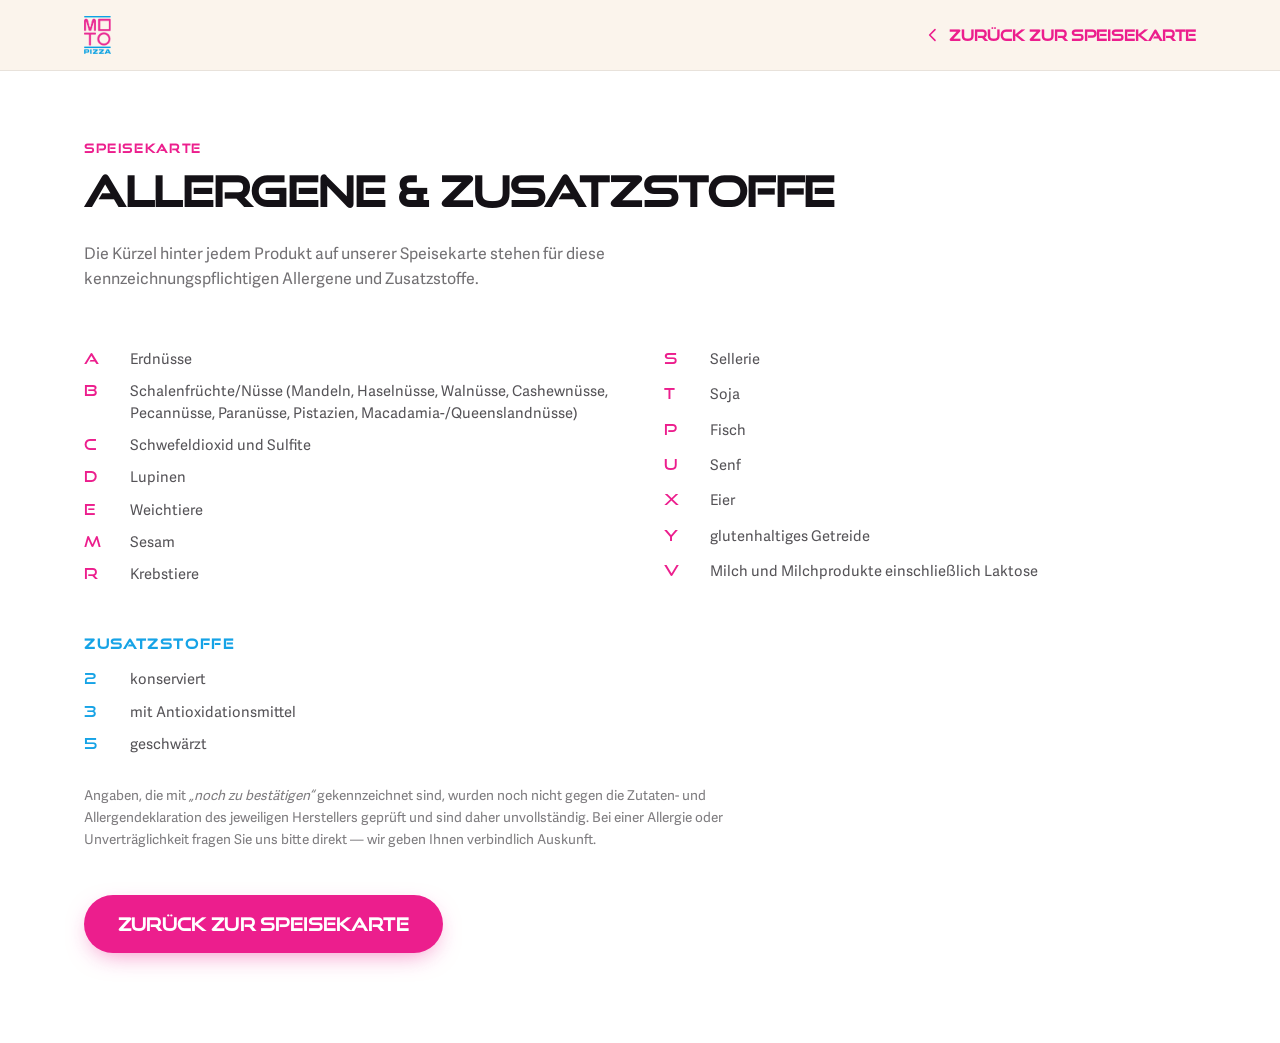
==== commit 24b8f642: "Dein Store: Formular gestrafft (zwei Spalten, kompaktere Abstaende, staerkere Sektionstitel), Geburt" ====
--- a/allergene.html
+++ b/allergene.html
@@ -83,9 +83,6 @@
   </section>
 </main>
 
-<footer class="subpage__footer">
-  <p>Lokale Demo-Website — nicht veröffentlicht.</p>
-</footer>
 
 </body>
 </html>
--- a/css/style.css
+++ b/css/style.css
@@ -291,21 +291,33 @@
   gap: 24px;
 }
 .nav__links { display: none; align-items: center; gap: 32px; font-family: var(--font-head); font-weight: 600; font-size: 0.95rem; }
-@media (min-width: 960px) { .nav__links { display: flex; } }
+@media (min-width: 900px) { .nav__links { display: flex; } }
 /* nowrap keeps the bar on one row now that there is a fifth item: at 900px —
    the width where this bar replaces the burger — flexbox would otherwise
    shrink the items and break "Detroit Style" and "Über uns" onto two lines.
    With four items there was always room, so this changes nothing that was
    there before. */
 .nav__links a { position: relative; padding: 4px 0; white-space: nowrap; }
+
+/* ---- nav colour follows the bar's own background ----
+   At rest the bar is transparent and sits on the pink hero, so the links are
+   pure white. Once .is-scrolled fades in the cream background (see above),
+   white would be invisible, so the links go back to ink there. Same for the
+   hover underline: white on the hero (pink-on-pink would not show at all),
+   pink on the cream bar. Only colour changes here — face, size, position and
+   spacing are untouched. */
+.nav__links a { color: #ffffff; transition: color 0.4s var(--ease); }
+.nav.is-scrolled .nav__links a { color: var(--ink); }
+
 .nav__links a::after {
   content: ""; position: absolute; left: 0; right: 100%; bottom: 0; height: 2px;
-  background: var(--pink); transition: right 0.35s var(--ease);
-}
+  background: #ffffff; transition: right 0.35s var(--ease), background 0.4s var(--ease);
+}
+.nav.is-scrolled .nav__links a::after { background: var(--pink); }
 .nav__links a:hover::after { right: 0; }
 
 .nav__cta { display: none; }
-@media (min-width: 960px) { .nav__cta { display: inline-flex; } }
+@media (min-width: 900px) { .nav__cta { display: inline-flex; } }
 
 .nav__burger {
   display: flex; flex-direction: column; gap: 5px; padding: 6px;
@@ -313,11 +325,15 @@
                          it's the sole visible flex item on mobile, where space-between
                          alone would otherwise leave it stuck at the left */
 }
-.nav__burger span { width: 22px; height: 2px; background: var(--ink); transition: transform 0.3s var(--ease), opacity 0.3s var(--ease); }
+/* the burger is the only piece of the top nav visible on mobile, so it follows
+   the same rule as the links: white on the pink hero, ink once the cream bar
+   fades in */
+.nav__burger span { width: 22px; height: 2px; background: #ffffff; transition: transform 0.3s var(--ease), opacity 0.3s var(--ease), background 0.4s var(--ease); }
+.nav.is-scrolled .nav__burger span { background: var(--ink); }
 .nav__burger[aria-expanded="true"] span:nth-child(1) { transform: translateY(7px) rotate(45deg); }
 .nav__burger[aria-expanded="true"] span:nth-child(2) { opacity: 0; }
 .nav__burger[aria-expanded="true"] span:nth-child(3) { transform: translateY(-7px) rotate(-45deg); }
-@media (min-width: 960px) { .nav__burger { display: none; } }
+@media (min-width: 900px) { .nav__burger { display: none; } }
 
 .nav__mobile {
   max-height: 0; overflow: hidden;
@@ -329,7 +345,7 @@
 .nav__mobile.is-open { max-height: 320px; padding: 16px var(--pad) 24px; }
 .nav__mobile a { padding: 12px 0; font-family: var(--font-head); font-weight: 600; font-size: 1.1rem; border-bottom: 1px solid rgba(20,17,22,0.08); }
 .nav__mobile .btn { margin-top: 16px; align-self: flex-start; }
-@media (min-width: 960px) { .nav__mobile { display: none; } }
+@media (min-width: 900px) { .nav__mobile { display: none; } }
 
 /* ==========================================================================
    HERO
@@ -1176,7 +1192,12 @@
   margin-bottom: 12px;
   letter-spacing: 0.01em;
 }
-.allergen__codes { font-weight: 700; color: rgba(20, 17, 22, 0.62); }
+/* one row per category ("Allergene: …", "Zusatzstoffe: …"), each on its own
+   line and always in this order, so the block starts at the same place on
+   every card no matter how many codes an item carries */
+.allergen__row { display: block; }
+.allergen__label { font-weight: 400; }
+.allergen__codes { font-weight: 700; color: rgba(20, 17, 22, 0.62); letter-spacing: 0.03em; }
 .allergen__pending { font-style: italic; color: rgba(20, 17, 22, 0.42); }
 
 /* on the pink/blue pizza card the same line has to invert to stay legible */
@@ -1195,7 +1216,8 @@
    the key gets its own URL, and the browser's back button just works. It
    reuses this stylesheet wholesale, so there is no second set of brand values
    to keep in sync — only the few page-chrome rules below are its own. */
-.page-allergens { background: var(--white); }
+.page-allergens,
+.page-subpage { background: var(--white); }
 
 .subpage__nav {
   border-bottom: 1px solid rgba(20, 17, 22, 0.08);
@@ -1218,6 +1240,204 @@
   padding: 30px var(--pad) 40px; text-align: center;
   font-size: 0.75rem; color: rgba(20, 17, 22, 0.4);
 }
+
+/* shared page head for the FAQ and Karriere subpages — same rhythm as the
+   Allergene page so all three read as one family */
+.subpage__kicker {
+  font-family: var(--font-head); font-weight: 700;
+  letter-spacing: 0.14em; text-transform: uppercase;
+  font-size: 0.72rem; color: var(--pink); margin-bottom: 14px;
+}
+.subpage__title {
+  font-family: var(--font-display);
+  font-size: clamp(2.2rem, 6vw, 3.6rem);
+  line-height: 1.05; letter-spacing: -0.01em;
+  text-transform: uppercase;
+  margin-bottom: 20px;
+}
+.subpage__lede {
+  max-width: 560px; margin-bottom: 44px;
+  font-size: 1rem; line-height: 1.6; color: rgba(20, 17, 22, 0.6);
+}
+.subpage__back-cta { margin-top: 48px; }
+
+/* ==========================================================================
+   FAQ (faq.html)
+   Native <details>/<summary> accordion — the marker is replaced by a drawn
+   plus/minus so it can pick up the brand pink and rotate on open.
+   ========================================================================== */
+.faq { padding: 70px 0 90px; }
+.faq__inner { max-width: 820px; margin: 0 auto; padding: 0 var(--pad); }
+
+.faq__list { border-top: 1px solid rgba(20, 17, 22, 0.12); }
+.faq__item { border-bottom: 1px solid rgba(20, 17, 22, 0.12); }
+
+.faq__q {
+  list-style: none;                 /* kills the default triangle (Firefox) */
+  cursor: pointer;
+  display: flex; align-items: flex-start; gap: 18px;
+  padding: 20px 0;
+  font-family: var(--font-head); font-weight: 700;
+  font-size: clamp(0.95rem, 2.2vw, 1.08rem);
+  line-height: 1.4;
+  transition: color 0.25s var(--ease);
+}
+.faq__q::-webkit-details-marker { display: none; }   /* …and in Safari/Chrome */
+.faq__q:hover { color: var(--pink); }
+
+/* the +/− sign: one bar always, a second one that hides when open */
+.faq__q::after {
+  content: "";
+  flex: none; margin-left: auto;
+  width: 14px; height: 14px;
+  background:
+    linear-gradient(var(--pink), var(--pink)) center/14px 2px no-repeat,
+    linear-gradient(var(--pink), var(--pink)) center/2px 14px no-repeat;
+  transition: transform 0.3s var(--ease);
+  margin-top: 4px;
+}
+.faq__item[open] .faq__q::after {
+  background: linear-gradient(var(--pink), var(--pink)) center/14px 2px no-repeat;
+  transform: rotate(180deg);
+}
+.faq__item[open] .faq__q { color: var(--pink); }
+
+.faq__a {
+  padding: 0 32px 22px 0;
+  font-size: 0.95rem; line-height: 1.65; color: rgba(20, 17, 22, 0.68);
+  max-width: 620px;
+}
+.faq__a a { color: var(--blue); text-decoration: underline; text-underline-offset: 2px; }
+.faq__a a:hover { color: var(--pink); }
+
+@media (prefers-reduced-motion: no-preference) {
+  .faq__item[open] .faq__a { animation: faqOpen 0.3s var(--ease); }
+  @keyframes faqOpen { from { opacity: 0; transform: translateY(-4px); } to { opacity: 1; transform: none; } }
+}
+
+/* ==========================================================================
+   KARRIERE (karriere.html) — intro + application form
+   ========================================================================== */
+.career { padding: 70px 0 40px; }
+.career__inner { max-width: 820px; margin: 0 auto; padding: 0 var(--pad); }
+.career__title { font-size: clamp(2.2rem, 7vw, 4.2rem); line-height: 1; }
+.career__lede {
+  max-width: 620px; margin: 22px 0 0;
+  font-size: clamp(1rem, 2.2vw, 1.15rem); line-height: 1.6; color: rgba(20, 17, 22, 0.7);
+}
+.career__cta { margin-top: 34px; }
+
+.career-form { padding: 40px 0 100px; background: var(--white); }
+.career-form__inner { max-width: 820px; margin: 0 auto; padding: 0 var(--pad); }
+.career-form__title {
+  font-family: var(--font-display); text-transform: uppercase;
+  /* "BEWERBUNGSFORMULAR" is one long unbreakable word in a wide display face;
+     sized so it clears a 375px viewport, with hyphenation as the safety net
+     for anything narrower */
+  font-size: clamp(1.25rem, 5.2vw, 2.1rem); line-height: 1.1;
+  hyphens: auto;
+  margin-bottom: 10px;
+}
+.career-form__note { font-size: 0.88rem; color: rgba(20, 17, 22, 0.55); margin-bottom: 26px; }
+.req { color: var(--pink); font-weight: 700; }
+
+/* the "not wired up yet" banner, and the same styling for the post-submit
+   message — both are statements of fact, so they get the loud blue rail */
+.career-form__status {
+  border-left: 3px solid var(--blue);
+  background: var(--cream-dim);
+  border-radius: 0 12px 12px 0;
+  padding: 16px 20px;
+  font-size: 0.9rem; line-height: 1.55; color: rgba(20, 17, 22, 0.75);
+}
+.career-form__status--setup { margin-bottom: 36px; }
+.career-form__status--result { margin-top: 24px; border-left-color: var(--pink); }
+
+/* Submit outcomes. Three states, all drawn from the existing token set — no
+   new colours introduced: blue for a clean success, the crust orange for
+   "record saved but the CV did not make it", pink for an outright failure.
+   The rail colour is the only thing that differs, so the box keeps the same
+   shape and weight it already had. */
+.career-form__status--success { border-left-color: var(--blue); }
+.career-form__status--partial { border-left-color: var(--crust); }
+.career-form__status--error   { border-left-color: var(--pink); }
+.career-form__status strong   { color: var(--ink); }
+
+.cform__hint--error { color: var(--pink-dim); font-weight: 600; }
+
+.cform__group { border: 0; padding: 0; margin: 0 0 38px; }
+.cform__legend {
+  font-family: var(--font-head); font-weight: 700;
+  letter-spacing: 0.12em; text-transform: uppercase;
+  font-size: 0.78rem; color: var(--blue);
+  padding: 0; margin-bottom: 16px;
+}
+
+.cform__field { margin-bottom: 18px; }
+.cform__field label {
+  display: block; margin-bottom: 7px;
+  font-size: 0.9rem; font-weight: 600; color: rgba(20, 17, 22, 0.8);
+}
+.cform__optional { font-weight: 400; color: rgba(20, 17, 22, 0.45); }
+
+.cform__field input,
+.cform__field select,
+.cform__field textarea {
+  width: 100%;
+  font: inherit;
+  font-size: 1rem;
+  color: var(--ink);
+  background: var(--cream);
+  border: 1.5px solid rgba(20, 17, 22, 0.14);
+  border-radius: 14px;
+  padding: 13px 16px;
+  transition: border-color 0.25s var(--ease), box-shadow 0.25s var(--ease), background 0.25s var(--ease);
+}
+.cform__field textarea { resize: vertical; min-height: 92px; line-height: 1.55; }
+.cform__field select { appearance: none; cursor: pointer;
+  /* chevron drawn in CSS so no extra asset is needed */
+  background-image: linear-gradient(45deg, transparent 50%, rgba(20,17,22,0.5) 50%), linear-gradient(135deg, rgba(20,17,22,0.5) 50%, transparent 50%);
+  background-position: calc(100% - 20px) calc(50% + 2px), calc(100% - 14px) calc(50% + 2px);
+  background-size: 6px 6px, 6px 6px;
+  background-repeat: no-repeat;
+  padding-right: 42px;
+}
+.cform__field input:focus,
+.cform__field select:focus,
+.cform__field textarea:focus {
+  outline: none;
+  background: var(--white);
+  border-color: var(--pink);
+  box-shadow: 0 0 0 3px rgba(236, 30, 141, 0.14);
+}
+/* :user-invalid, not :invalid — the latter would paint every required field
+   red the moment the page loads, before anyone has typed anything */
+.cform__field input:user-invalid,
+.cform__field select:user-invalid { border-color: var(--pink-dim); }
+
+.cform__field input[type="file"] {
+  padding: 11px 14px; cursor: pointer; background: var(--cream);
+}
+.cform__hint { margin-top: 7px; font-size: 0.8rem; color: rgba(20, 17, 22, 0.5); }
+.cform__hint--picked { color: var(--blue); font-weight: 600; }
+
+/* single column on phones, two where there is room — the pairs are short
+   fields (phone/e-mail, hours/shift) that read better side by side */
+.cform__row { display: grid; gap: 0 18px; }
+@media (min-width: 620px) { .cform__row { grid-template-columns: 1fr 1fr; } }
+
+.cform__checks { margin: 30px 0 34px; display: grid; gap: 14px; }
+.cform__check {
+  display: flex; align-items: flex-start; gap: 12px;
+  font-size: 0.92rem; line-height: 1.5; color: rgba(20, 17, 22, 0.75);
+  cursor: pointer;
+}
+.cform__check input {
+  flex: none; width: 20px; height: 20px; margin-top: 1px;
+  accent-color: var(--pink); cursor: pointer;
+}
+.cform__submit { width: 100%; }
+@media (min-width: 620px) { .cform__submit { width: auto; } }
 
 .allergens {
   background: var(--white);
@@ -1332,3 +1552,89 @@
    Magnetic buttons (JS adds inline transform on mousemove)
    ========================================================================== */
 .magnetic { will-change: transform; }
+
+/* ==========================================================================
+   DEIN STORE / Franchise — tighter, denser variant of the shared form
+   Every rule here is scoped to .page-franchise on <body>. The careers form
+   uses the same .cform classes and must keep its existing rhythm, so nothing
+   above is modified — this only adds an override layer for the one page.
+   ========================================================================== */
+
+/* sections closer together, but still clearly separated */
+.page-franchise .cform__group { margin-bottom: 26px; }
+.page-franchise .cform__field { margin-bottom: 14px; }
+.page-franchise .cform__row { gap: 0 16px; }
+
+/* section headings carry more weight: larger, with a short pink rule that
+   picks up the brand accent without introducing a new colour */
+.page-franchise .cform__legend {
+  font-size: 0.92rem;
+  letter-spacing: 0.14em;
+  color: var(--ink);
+  margin-bottom: 18px;
+  padding-bottom: 10px;
+  border-bottom: 1px solid rgba(20, 17, 22, 0.1);
+  position: relative;
+  width: 100%;
+}
+.page-franchise .cform__legend::after {
+  content: "";
+  position: absolute; left: 0; bottom: -1px;
+  width: 42px; height: 2px;
+  background: var(--pink);
+}
+
+/* one uniform control height across inputs, selects and the file field, so a
+   two-column row never looks ragged */
+.page-franchise .cform__field input,
+.page-franchise .cform__field select {
+  height: 48px;
+  padding-top: 0;
+  padding-bottom: 0;
+}
+.page-franchise .cform__field input[type="file"] {
+  padding-top: 11px;
+  line-height: 24px;
+}
+/* a native date input carries its own intrinsic height (spinner/calendar
+   affordances) and sits ~2px taller than the rest, which shows immediately
+   when it shares a row with a text field — strip the native appearance so it
+   honours the height above */
+.page-franchise .cform__field input[type="date"] {
+  -webkit-appearance: none;
+  appearance: none;
+  min-height: 0;
+}
+/* textareas keep the full column width and a common minimum */
+.page-franchise .cform__field textarea {
+  width: 100%;
+  min-height: 96px;
+  padding-top: 12px;
+  padding-bottom: 12px;
+}
+
+.page-franchise .cform__field label { margin-bottom: 6px; }
+/* labels in a two-column row wrap to different line counts; pinning the field
+   to a grid row bottom keeps both inputs on the same baseline */
+@media (min-width: 620px) {
+  .page-franchise .cform__row { align-items: end; }
+}
+
+.page-franchise .cform__hint--muted {
+  margin-top: 4px;
+  font-size: 0.76rem;
+  color: rgba(20, 17, 22, 0.45);
+  line-height: 1.45;
+}
+
+.page-franchise .cform__checks { margin: 24px 0 28px; }
+
+/* the submit is the one thing that should not shrink — give it more presence */
+.page-franchise .cform__submit {
+  width: 100%;
+  margin-top: 4px;
+  box-shadow: 0 14px 30px -12px rgba(236, 30, 141, 0.6);
+}
+@media (min-width: 620px) {
+  .page-franchise .cform__submit { width: auto; min-width: 320px; }
+}
